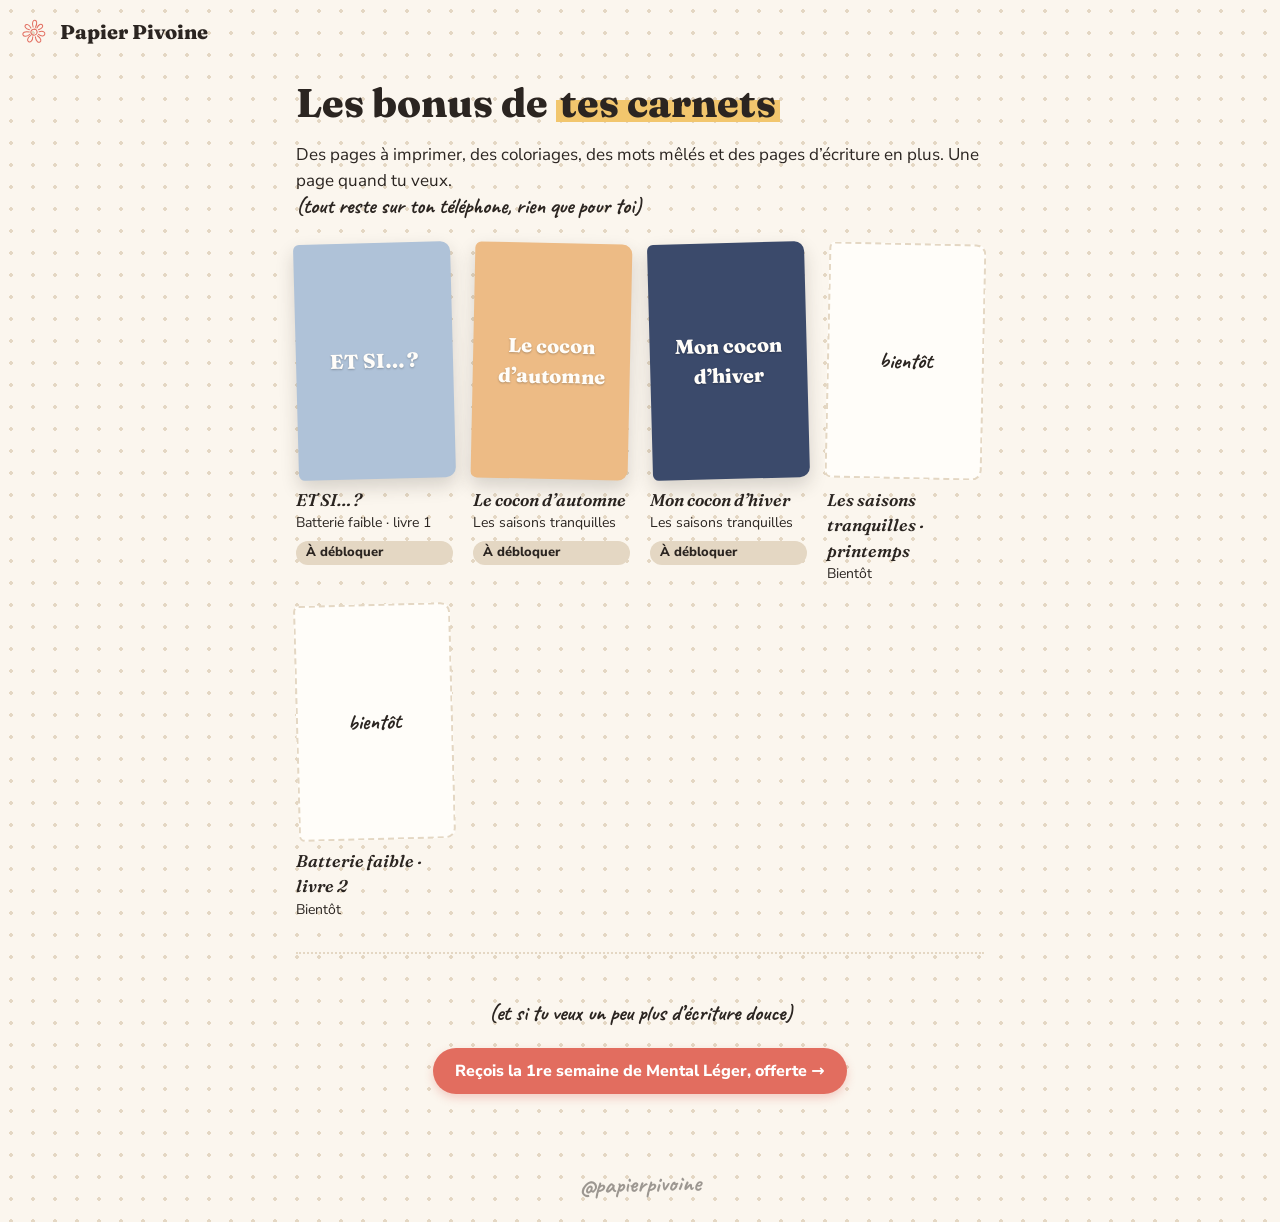
==== index.html @ 4cbdcc2e "Add Papier Pivoine companion app prototype One PWA for all activity books: a shelf of books (3 publi" ====
<!doctype html>
<html lang="fr">
<head>
  <meta charset="utf-8">
  <meta name="viewport" content="width=device-width, initial-scale=1, viewport-fit=cover">
  <title>Papier Pivoine · le club</title>
  <meta name="description" content="Les bonus de tes carnets Papier Pivoine : pages à imprimer, coloriages, jeux et pages d’écriture.">
  <meta name="theme-color" content="#FBF6EE">
  <link rel="manifest" href="manifest.webmanifest">
  <link rel="icon" href="icons/icon.svg" type="image/svg+xml">
  <link rel="apple-touch-icon" href="icons/icon.svg">
  <link rel="preconnect" href="https://fonts.googleapis.com">
  <link rel="preconnect" href="https://fonts.gstatic.com" crossorigin>
  <link href="https://fonts.googleapis.com/css2?family=Caveat:wght@700&family=Fraunces:ital,wght@0,800;1,600&family=Nunito+Sans:wght@400;700;800&display=swap" rel="stylesheet">
  <link rel="stylesheet" href="css/app.css">
</head>
<body>
  <header class="top">
    <a href="#/" class="brand">
      <svg class="peony" viewBox="0 0 120 120" aria-hidden="true"><use href="#peony"/></svg>
      <span>Papier Pivoine</span>
    </a>
  </header>

  <main id="app" tabindex="-1"></main>

  <footer class="foot">
    <span class="sign">@papierpivoine</span>
  </footer>

  <svg width="0" height="0" style="position:absolute" aria-hidden="true">
    <symbol id="peony" viewBox="0 0 120 120">
      <path fill="none" stroke="#E26D5F" stroke-width="3.4" stroke-linecap="round" stroke-linejoin="round"
        d="M62.7,49.8 C66.1,48.3 73.1,61.7 69.5,62.6 C71.8,66.2 60.0,73.3 57.4,69.7 C53.2,71.8 46.4,60.3 50.3,57.4 C49.8,53.3 61.7,47.9 62.7,51.8 M57.1,43.6 C46.3,12.7 80.5,14.0 65.0,44.5 M69.6,46.7 C81.8,18.7 103.5,44.8 74.8,52.4 M77.3,59.3 C107.0,50.6 98.2,86.2 75.1,67.9 M71.5,72.6 C98.7,90.0 68.7,109.6 64.6,76.1 M56.0,75.8 C55.5,106.4 22.2,90.6 49.0,71.4 M46.0,67.6 C19.3,88.3 11.6,52.1 44.5,60.0 M44.9,52.5 C15.6,45.7 36.2,19.9 49.7,47.0"/>
    </symbol>
  </svg>

  <script src="js/wordsearch.js"></script>
  <script src="js/coloring.js"></script>
  <script src="js/app.js"></script>
</body>
</html>
---- css/app.css ----
/* Papier Pivoine palette (social media palette, see brand kit) */
:root {
  --paper: #FBF6EE;
  --dot: #E4D7C3;
  --ink: #2B2521;
  --pink: #E26D5F;
  --mustard: #F2C66D;
  --blue: #AFC2D8;
  --apricot: #EDBB85;
  --steam: #9AA8B8;
  --green: #A9B97F;
  --brown: #9C6B4A;
  --card: #FFFDF9;
  --radius: 18px;
}

* { box-sizing: border-box; }

html { -webkit-text-size-adjust: 100%; }

body {
  margin: 0;
  min-height: 100vh;
  display: flex;
  flex-direction: column;
  color: var(--ink);
  font: 400 17px/1.5 "Nunito Sans", system-ui, sans-serif;
  background-color: var(--paper);
  background-image: radial-gradient(var(--dot) 1.6px, transparent 1.7px);
  background-size: 22px 22px;
}

a { color: inherit; }

h1, h2, h3 {
  font-family: "Fraunces", Georgia, serif;
  font-weight: 800;
  line-height: 1.15;
  margin: 0 0 .4em;
}
h1 { font-size: clamp(28px, 7vw, 40px); }
h2 { font-size: 24px; }
h3 { font-size: 19px; }

mark {
  background: linear-gradient(transparent 45%, var(--mustard) 45%, var(--mustard) 90%, transparent 90%);
  color: inherit;
  padding: 0 .1em;
}

.hand { font-family: "Caveat", cursive; font-weight: 700; font-size: 22px; line-height: 1.2; }
.title-it { font-family: "Fraunces", Georgia, serif; font-style: italic; font-weight: 600; }

.top {
  display: flex;
  align-items: center;
  padding: 14px 16px;
  padding-top: max(14px, env(safe-area-inset-top));
}
.brand {
  display: flex; align-items: center; gap: 8px;
  text-decoration: none;
  font-family: "Fraunces", Georgia, serif; font-weight: 800; font-size: 20px;
}
.peony { width: 36px; height: 36px; }

main {
  flex: 1;
  width: 100%;
  max-width: 720px;
  margin: 0 auto;
  padding: 8px 16px 32px;
  outline: none;
}

.foot { text-align: center; padding: 16px 16px max(20px, env(safe-area-inset-bottom)); }
.sign {
  font-family: "Caveat", cursive; font-weight: 700; font-size: 24px;
  opacity: .45; display: inline-block; transform: rotate(-1.5deg);
}

.intro { margin: 8px 0 24px; }
.intro p { margin: 0; }

/* Shelf */
.shelf {
  display: grid;
  grid-template-columns: repeat(auto-fill, minmax(150px, 1fr));
  gap: 20px;
  margin-bottom: 32px;
}
.book {
  display: flex; flex-direction: column; gap: 8px;
  text-decoration: none;
}
.cover {
  position: relative;
  aspect-ratio: 6 / 9;
  border-radius: 6px 10px 10px 6px;
  overflow: hidden;
  box-shadow: 0 8px 18px rgba(43, 37, 33, .18);
  transform: rotate(-1.5deg);
  transition: transform .2s ease;
}
.book:nth-child(2n) .cover { transform: rotate(1.2deg); }
.book:hover .cover, .book:focus-visible .cover { transform: rotate(0) translateY(-3px); }
.cover img { width: 100%; height: 100%; object-fit: cover; display: block; }
.cover .fallback {
  position: absolute; inset: 0;
  display: flex; align-items: center; justify-content: center; text-align: center;
  padding: 12px;
  color: var(--card);
  font-family: "Fraunces", Georgia, serif; font-weight: 800; font-size: 20px;
  text-shadow: 0 1px 2px rgba(0, 0, 0, .25);
}
.book .meta { font-size: 14px; }
.book .meta strong { display: block; font-family: "Fraunces", Georgia, serif; font-style: italic; font-weight: 600; font-size: 17px; }
.badge {
  display: inline-block;
  font-size: 13px; font-weight: 800;
  padding: 2px 10px; border-radius: 99px;
  background: var(--mustard);
}
.badge.locked { background: var(--dot); }

.soon .cover {
  background: var(--card);
  border: 2px dashed var(--dot);
  box-shadow: none;
  display: flex; align-items: center; justify-content: center;
}

/* Cards and buttons */
.card {
  background: var(--card);
  border: 2px solid var(--ink);
  border-radius: var(--radius);
  padding: 18px;
  margin-bottom: 18px;
}
.btn {
  display: inline-flex; align-items: center; justify-content: center; gap: 6px;
  min-height: 46px;
  padding: 10px 22px;
  border: 0; border-radius: 99px;
  background: var(--pink); color: #fff;
  font: 800 16px/1 "Nunito Sans", system-ui, sans-serif;
  text-decoration: none;
  cursor: pointer;
  box-shadow: 0 4px 10px rgba(226, 109, 95, .3);
}
.btn.ghost { background: transparent; color: var(--ink); border: 2px solid var(--ink); box-shadow: none; }
.btn:disabled { opacity: .5; cursor: default; }

input[type=text], textarea {
  width: 100%;
  font: inherit;
  color: var(--ink);
  background: var(--paper);
  border: 2px solid var(--ink);
  border-radius: 12px;
  padding: 12px 14px;
}
textarea { min-height: 160px; resize: vertical; font-family: "Caveat", cursive; font-weight: 700; font-size: 24px; line-height: 1.3; }
label { display: block; font-weight: 700; margin-bottom: 8px; }
.row { display: flex; gap: 10px; flex-wrap: wrap; align-items: center; margin-top: 12px; }
.error { color: var(--pink); font-weight: 700; }
.muted { opacity: .7; font-size: 15px; }

.back { display: inline-block; margin-bottom: 14px; font-weight: 700; text-decoration: none; }

.book-head { display: flex; gap: 18px; align-items: center; margin-bottom: 20px; }
.book-head .cover { width: 110px; flex: none; }

/* Activity tiles */
.tiles { display: grid; grid-template-columns: repeat(2, 1fr); gap: 14px; margin-bottom: 24px; }
.tile {
  background: var(--card);
  border: 2px solid var(--ink);
  border-radius: var(--radius);
  padding: 16px;
  text-decoration: none;
  min-height: 110px;
  display: flex; flex-direction: column; justify-content: space-between;
}
.tile:nth-child(1) { background: #F6DCD4; }
.tile:nth-child(2) { background: #F8E7BF; }
.tile:nth-child(3) { background: #DDE5EF; }
.tile:nth-child(4) { background: #E3E8D3; }
.tile h3 { margin: 0; }

.list { list-style: none; padding: 0; margin: 0; }
.list li { padding: 12px 0; border-bottom: 2px dotted var(--dot); }
.list li:last-child { border-bottom: 0; }

.cta {
  text-align: center;
  padding: 24px 18px;
  border-top: 2px dotted var(--dot);
  margin-top: 8px;
}

/* Coloring */
.coloring-wrap { background: #fff; border: 2px solid var(--ink); border-radius: var(--radius); padding: 8px; }
.coloring-wrap svg { width: 100%; height: auto; display: block; touch-action: manipulation; }
.coloring-wrap [data-region] { cursor: pointer; }
.swatches { display: flex; flex-wrap: wrap; gap: 10px; margin: 14px 0; }
.swatch {
  width: 40px; height: 40px; border-radius: 50%;
  border: 2px solid var(--ink);
  cursor: pointer;
}
.swatch[aria-pressed=true] { outline: 3px solid var(--ink); outline-offset: 3px; }

/* Word search */
.ws-grid {
  display: grid;
  gap: 3px;
  user-select: none; -webkit-user-select: none;
  touch-action: none;
  max-width: 480px;
  margin: 0 auto;
}
.ws-cell {
  aspect-ratio: 1;
  display: flex; align-items: center; justify-content: center;
  background: var(--card);
  border-radius: 6px;
  font-weight: 800;
  font-size: clamp(13px, 4vw, 20px);
}
.ws-cell.sel { background: var(--blue); }
.ws-cell.found { background: var(--mustard); }
.ws-words { display: flex; flex-wrap: wrap; gap: 8px; margin: 16px 0; padding: 0; list-style: none; }
.ws-words li { padding: 4px 12px; border-radius: 99px; border: 2px solid var(--ink); font-weight: 700; font-size: 15px; }
.ws-words li.found { background: var(--mustard); text-decoration: line-through; }

.saved { font-family: "Caveat", cursive; font-weight: 700; font-size: 20px; opacity: 0; transition: opacity .3s; }
.saved.show { opacity: .7; }
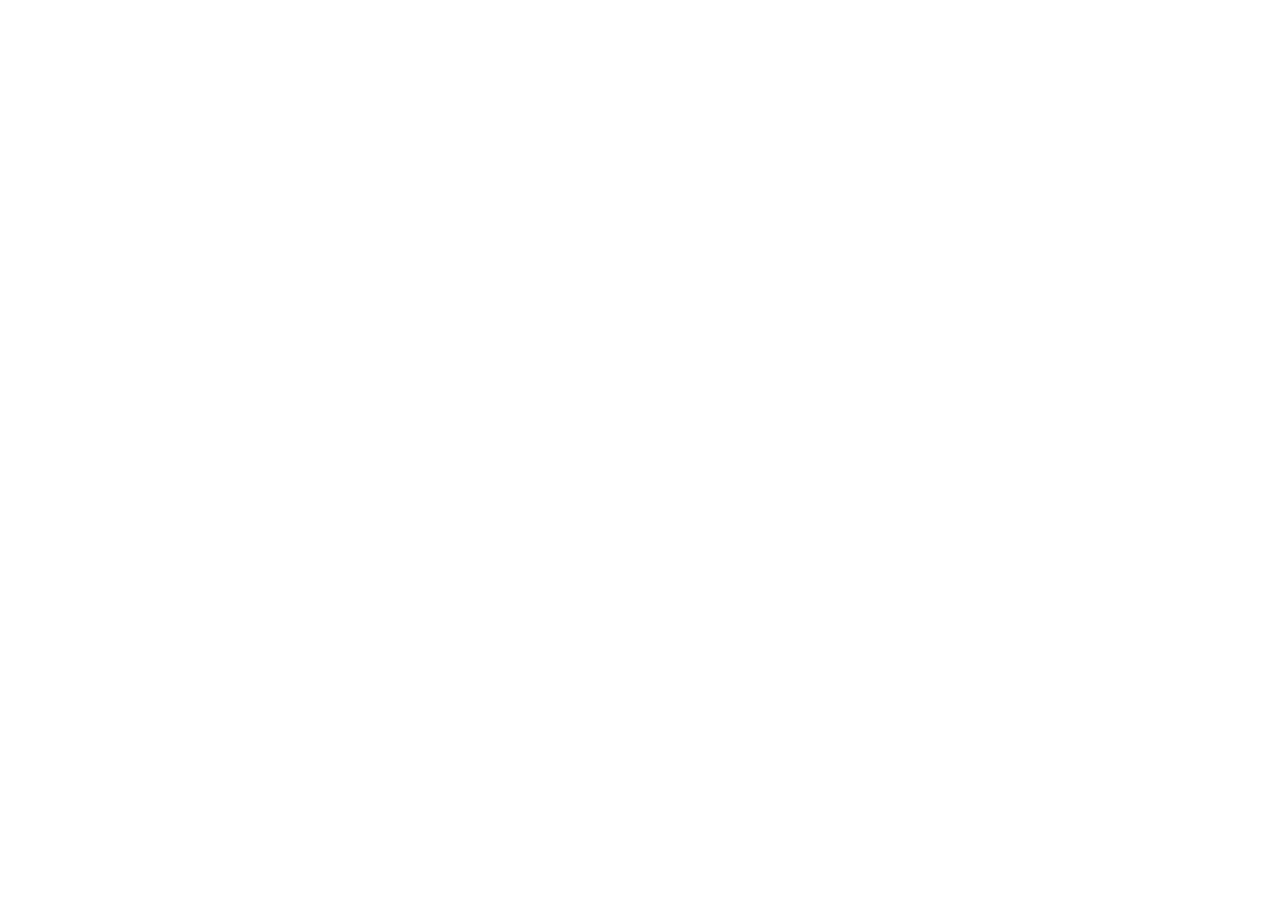
==== commit 409d2791: "Remove the companion app, keep only the one-click polls The bookshelf, coloring, word search and wri" ====
--- a/index.html
+++ b/index.html
@@ -2,41 +2,12 @@
 <html lang="fr">
 <head>
   <meta charset="utf-8">
-  <meta name="viewport" content="width=device-width, initial-scale=1, viewport-fit=cover">
-  <title>Papier Pivoine · le club</title>
-  <meta name="description" content="Les bonus de tes carnets Papier Pivoine : pages à imprimer, coloriages, jeux et pages d’écriture.">
-  <meta name="theme-color" content="#FBF6EE">
-  <link rel="manifest" href="manifest.webmanifest">
-  <link rel="icon" href="icons/icon.svg" type="image/svg+xml">
-  <link rel="apple-touch-icon" href="icons/icon.svg">
-  <link rel="preconnect" href="https://fonts.googleapis.com">
-  <link rel="preconnect" href="https://fonts.gstatic.com" crossorigin>
-  <link href="https://fonts.googleapis.com/css2?family=Caveat:wght@700&family=Fraunces:ital,wght@0,800;1,600&family=Nunito+Sans:wght@400;700;800&display=swap" rel="stylesheet">
-  <link rel="stylesheet" href="css/app.css">
+  <title>Papier Pivoine</title>
+  <meta name="robots" content="noindex">
+  <meta http-equiv="refresh" content="0; url=https://papierpivoine.fr/">
+  <link rel="canonical" href="https://papierpivoine.fr/">
 </head>
 <body>
-  <header class="top">
-    <a href="#/" class="brand">
-      <svg class="peony" viewBox="0 0 120 120" aria-hidden="true"><use href="#peony"/></svg>
-      <span>Papier Pivoine</span>
-    </a>
-  </header>
-
-  <main id="app" tabindex="-1"></main>
-
-  <footer class="foot">
-    <span class="sign">@papierpivoine</span>
-  </footer>
-
-  <svg width="0" height="0" style="position:absolute" aria-hidden="true">
-    <symbol id="peony" viewBox="0 0 120 120">
-      <path fill="none" stroke="#E26D5F" stroke-width="3.4" stroke-linecap="round" stroke-linejoin="round"
-        d="M62.7,49.8 C66.1,48.3 73.1,61.7 69.5,62.6 C71.8,66.2 60.0,73.3 57.4,69.7 C53.2,71.8 46.4,60.3 50.3,57.4 C49.8,53.3 61.7,47.9 62.7,51.8 M57.1,43.6 C46.3,12.7 80.5,14.0 65.0,44.5 M69.6,46.7 C81.8,18.7 103.5,44.8 74.8,52.4 M77.3,59.3 C107.0,50.6 98.2,86.2 75.1,67.9 M71.5,72.6 C98.7,90.0 68.7,109.6 64.6,76.1 M56.0,75.8 C55.5,106.4 22.2,90.6 49.0,71.4 M46.0,67.6 C19.3,88.3 11.6,52.1 44.5,60.0 M44.9,52.5 C15.6,45.7 36.2,19.9 49.7,47.0"/>
-    </symbol>
-  </svg>
-
-  <script src="js/wordsearch.js"></script>
-  <script src="js/coloring.js"></script>
-  <script src="js/app.js"></script>
+  <p><a href="https://papierpivoine.fr/">papierpivoine.fr</a></p>
 </body>
 </html>
